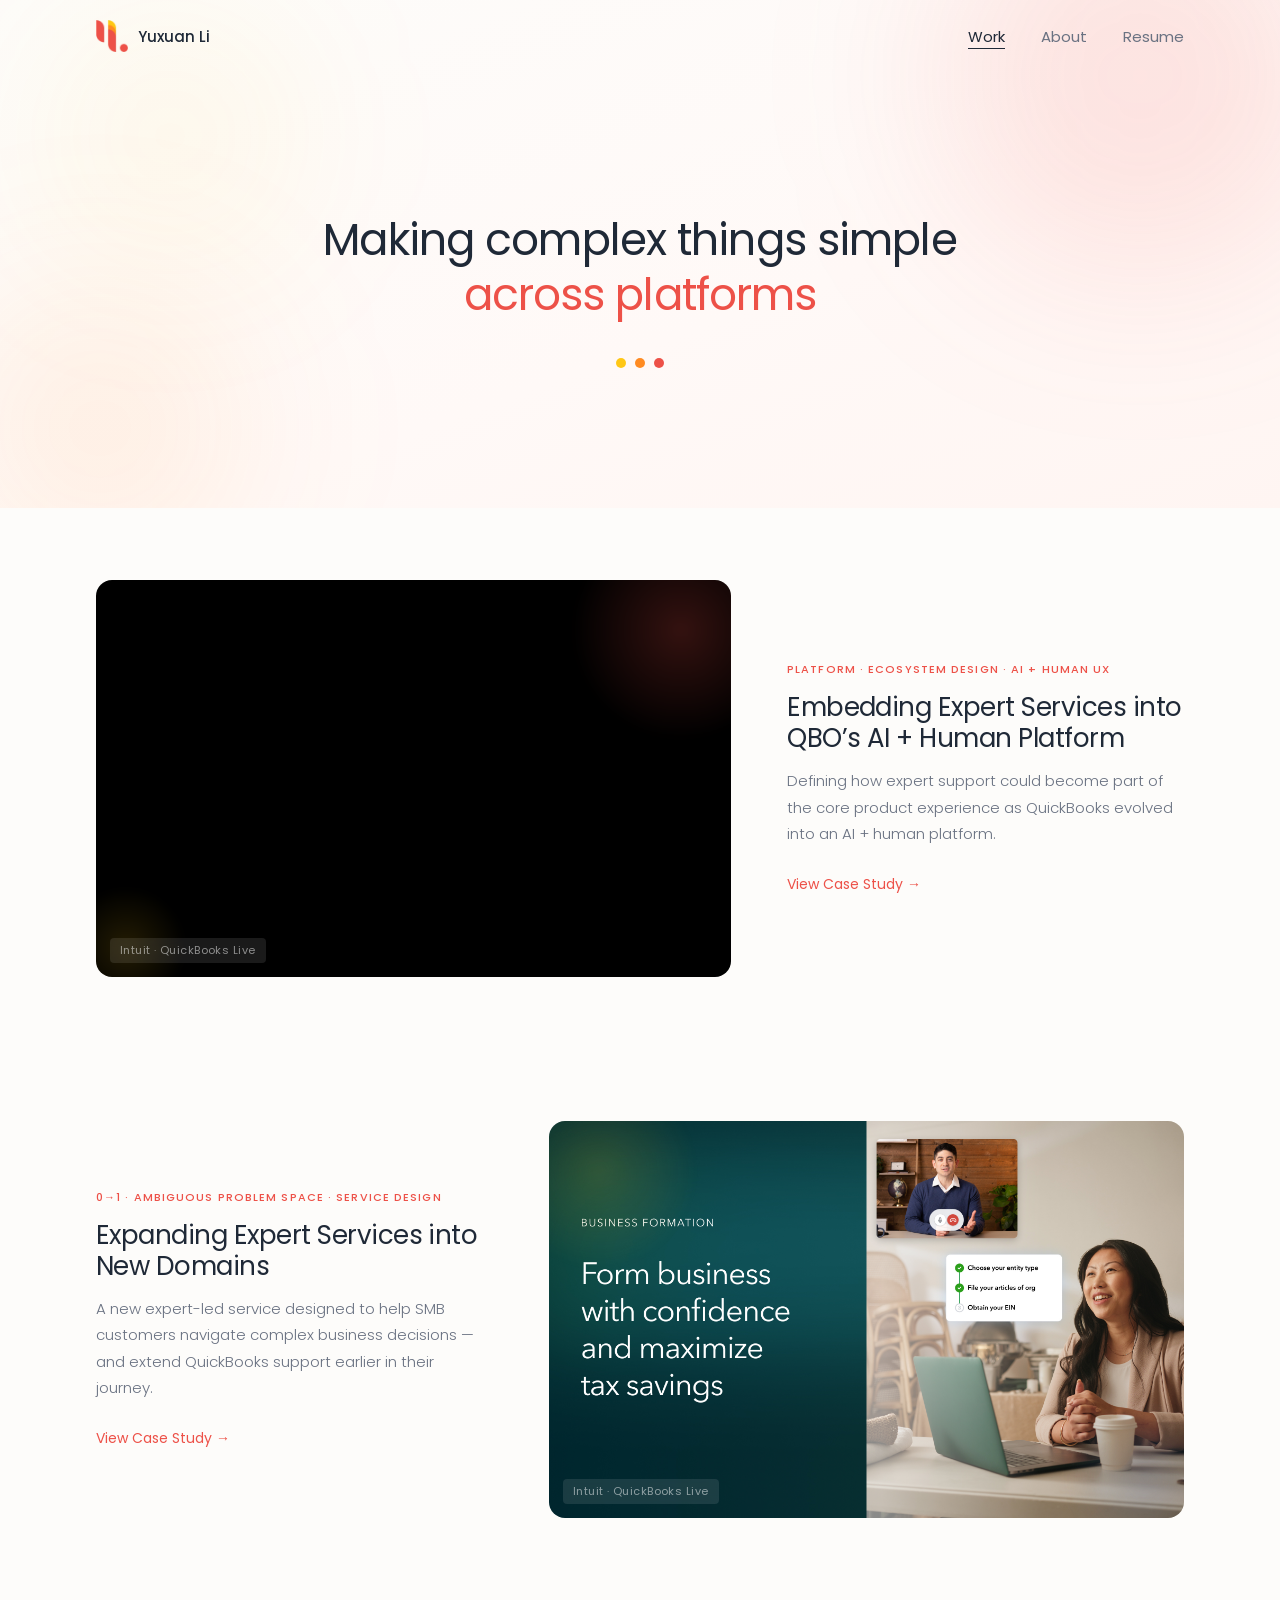
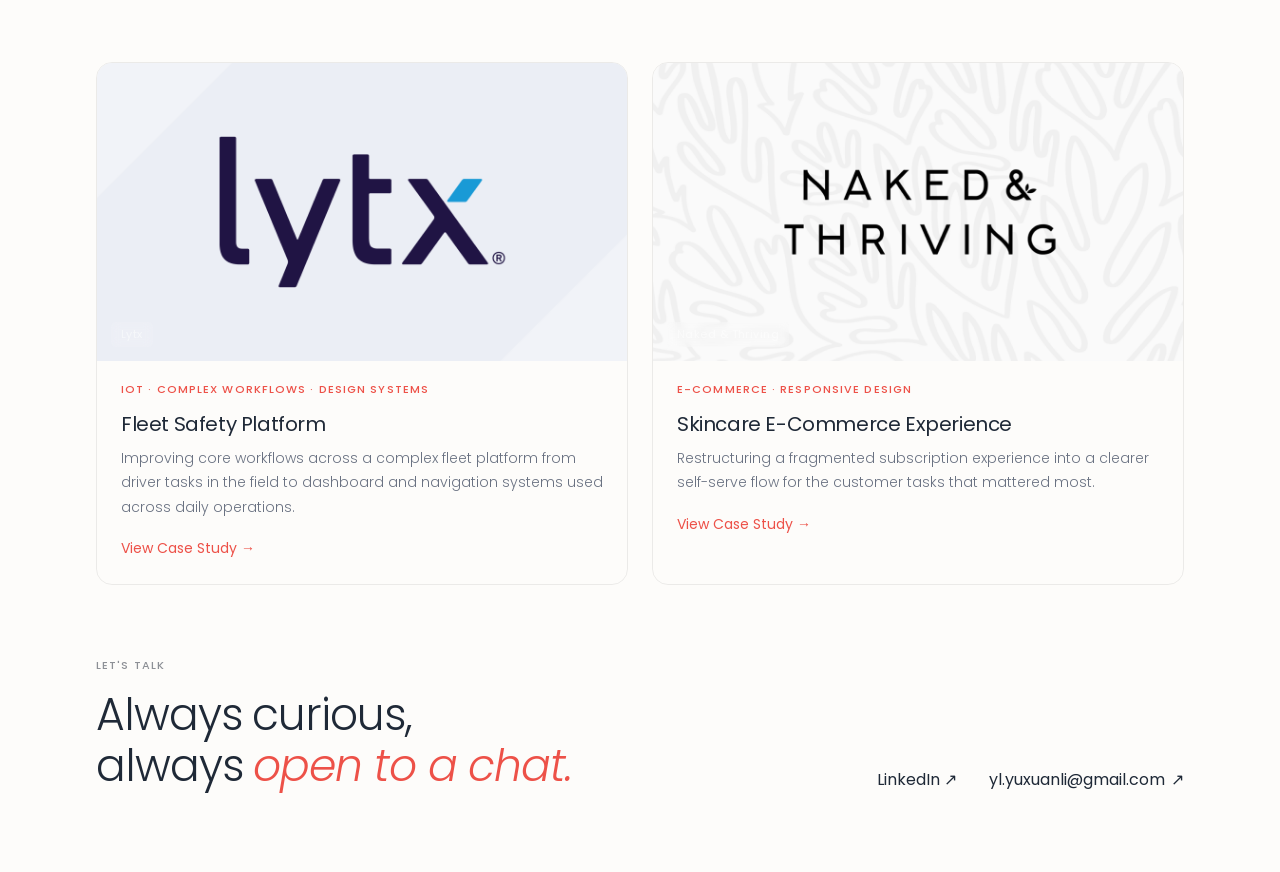
==== index.html @ b7aedb28 "Update index.html" ====
<!DOCTYPE html>
<html lang="en">
<head>
  <link rel="icon" href="/favicon.ico" />
  <meta charset="UTF-8"/>
  <meta name="viewport" content="width=device-width, initial-scale=1.0"/>
  <title>Yuxuan Li — Product Designer — Yuxuan Li</title>
  <link rel="preconnect" href="https://fonts.googleapis.com"/>
  <link rel="preconnect" href="https://fonts.gstatic.com" crossorigin/>
  <link href="https://fonts.googleapis.com/css2?family=Poppins:ital,wght@0,300;0,400;0,500;1,300&display=swap" rel="stylesheet"/>
  <style>

    * { box-sizing: border-box; margin: 0; padding: 0; }
    :root {
      --bg: #FDFCFA; --text: #1F2937; --sub: #6A7282;
      --muted: #8D9096; --accent: #ED5148; --border: rgba(0,0,0,0.07);
      --max: 1200px; --content: 680px;
    }
    html { scroll-behavior: smooth; }
    body {
      background: var(--bg);
      font-family: 'Poppins', -apple-system, sans-serif;
      font-size: 16px; color: var(--text);
      -webkit-font-smoothing: antialiased;
    }

    .nav-wrap {
      position: sticky; top: 0; z-index: 100;
      transition: background 0.3s ease, box-shadow 0.3s ease;
    }
    .nav-wrap.scrolled {
      background: rgba(253,252,250,0.93);
      backdrop-filter: blur(12px);
      -webkit-backdrop-filter: blur(12px);
      box-shadow: 0 1px 0 var(--border);
    }
    .nav {
      max-width: var(--max); margin: 0 auto;
      display: flex; justify-content: space-between; align-items: center;
      padding: 20px 56px;
    }
    .logo { display: flex; align-items: center; gap: 10px; text-decoration: none; }
    .logo img { width: 32px; height: 32px; object-fit: contain; }
    .logo-name { font-size: 15px; font-weight: 500; color: var(--text); }
    .nav-links { display: flex; gap: 36px; list-style: none; }
    .nav-links a {
      font-size: 15px; color: var(--sub); text-decoration: none;
      transition: color 0.15s; position: relative;
    }
    .nav-links a::after {
      content: ''; position: absolute; bottom: -2px; left: 0;
      width: 0; height: 1px; background: var(--text); transition: width 0.2s;
    }
    .nav-links a:hover { color: var(--text); }
    .nav-links a:hover::after { width: 100%; }
    .nav-links a.active { color: var(--text); }
    .nav-links a.active::after { width: 100%; }

    .site-footer {
      max-width: var(--max); margin: 0 auto;
      padding: 72px 56px 80px; 
      display: flex; justify-content: space-between; align-items: flex-end;
    }
    .footer-label {
      font-size: 11px; font-weight: 500; letter-spacing: 0.1em;
      text-transform: uppercase; color: var(--muted); margin-bottom: 16px;
    }
    .footer-heading {
      font-size: clamp(28px, 3.5vw, 44px); font-weight: 300;
      letter-spacing: -0.025em; color: var(--text); line-height: 1.15;
    }
    .footer-heading em { font-style: italic; color: var(--accent); }
    .footer-links { display: flex; gap: 32px; }
    .footer-link {
      font-size: 16px; font-weight: 400; color: var(--text);
      text-decoration: none; display: inline-flex; align-items: center;
      gap: 6px; transition: color 0.15s;
    }
    .footer-link:hover { color: var(--accent); }

    .sf { opacity: 0; transform: translateY(14px); transition: opacity 0.6s ease, transform 0.6s ease; }
    .sf.on { opacity: 1; transform: translateY(0); }
    @keyframes fadeUp { from{opacity:0;transform:translateY(12px)} to{opacity:1;transform:translateY(0)} }

    .hero-zone {
      position: relative; overflow: hidden;
      margin-top: -76px; padding-top: 160px; padding-bottom: 140px;
      background: linear-gradient(160deg, #FDFCFA 0%, #FFF9F7 60%, #FFF5F2 100%);
      animation: fadeUp 0.7s ease both;
    }
    .orb { position: absolute; border-radius: 50%; filter: blur(90px); pointer-events: none; z-index: 0; }
    .orb1 { width:400px;height:400px;top:-120px;right:-60px;background:rgba(237,81,72,0.13);animation:d1 15s ease-in-out infinite alternate; }
    .orb2 { width:280px;height:280px;bottom:-60px;left:-40px;background:rgba(255,139,34,0.10);animation:d2 12s ease-in-out infinite alternate; }
    .orb3 { width:220px;height:220px;top:30px;left:60px;background:rgba(255,199,21,0.09);animation:d3 18s ease-in-out infinite alternate; }
    @keyframes d1 { from{transform:translate(0,0)} to{transform:translate(22px,28px)} }
    @keyframes d2 { from{transform:translate(0,0)} to{transform:translate(-16px,14px)} }
    @keyframes d3 { from{transform:translate(0,0)} to{transform:translate(14px,-18px)} }
    .hero {
      max-width: var(--max); margin: 0 auto;
      display: flex; flex-direction: column; align-items: center;
      text-align: center; padding: 56px 56px 0;
      position: relative; z-index: 1;
    }
    .h1-fixed { font-size: clamp(28px,3.6vw,44px); font-weight: 400; line-height: 1.25; letter-spacing: -0.02em; color: var(--text); display: block; }
    .h1-rotate-wrap { position: relative; width: 100%; height: 56px; margin-bottom: 32px; z-index: 1; }
    .h1-rotate {
      font-size: clamp(28px,3.6vw,44px); font-weight: 400; line-height: 1.25;
      letter-spacing: -0.02em; color: var(--accent);
      position: absolute; width: 100%; text-align: center; top: 0;
      opacity: 0; transform: translateY(10px);
      transition: opacity 0.6s ease, transform 0.6s ease;
    }
    .h1-rotate.active { opacity: 1; transform: translateY(0); }
    .h1-rotate.exit { opacity: 0; transform: translateY(-10px); transition: opacity 0.4s ease, transform 0.4s ease; }
    .dots { display: flex; gap: 9px; align-items: center; }
    .dot-item { width: 10px; height: 10px; border-radius: 50%; }
    .dot-item.pop { animation: dotPop 0.8s cubic-bezier(0.34,1.3,0.64,1); }
    @keyframes dotPop { 0%{transform:scale(1)} 35%{transform:scale(1.5)} 100%{transform:scale(1)} }
    .d-yellow { background: #FFC715; }
    .d-orange  { background: #FF8B22; }
    .d-red     { background: #ED5148; }
    .projects { max-width: var(--max); margin: 0 auto; padding: 0 56px; animation: fadeUp 0.6s 0.2s ease both; }
    .proj-featured {
      display: grid; grid-template-columns: 1.6fr 1fr; gap: 56px; align-items: center;
      padding: 72px 0; 
      cursor: pointer; text-decoration: none;
    }
    .proj-featured.flip { direction: rtl; }
    .proj-featured.flip > * { direction: ltr; }
    .proj-featured:hover .proj-img { transform: scale(1.02); }
    .proj-featured:hover .proj-link { gap: 10px; }
    .proj-img {
      border-radius: 16px; overflow: hidden; aspect-ratio: 16/10; position: relative;
      transition: transform 0.4s cubic-bezier(0.25,0.46,0.45,0.94);
    }
    .pi1 { background: linear-gradient(135deg,#000000 0%,#000000 100%); }
    .pi2 { background: linear-gradient(135deg,#0D2137 0%,#0A3350 100%); }
    .pi3 { background: linear-gradient(135deg,#1C2B3A 0%,#243447 100%); }
    .pi4 { background: linear-gradient(135deg,#2A1A12 0%,#3D2418 100%); }
    .pi-blob { position: absolute; border-radius: 50%; pointer-events: none; filter: blur(3px); }
    .pb1 { width:220px;height:220px;top:-60px;right:-60px;background:radial-gradient(circle,rgba(237,81,72,0.22) 0%,transparent 70%); }
    .pb2 { width:120px;height:120px;bottom:-30px;left:-30px;background:radial-gradient(circle,rgba(255,199,21,0.14) 0%,transparent 70%); }
    .pb3 { width:200px;height:200px;top:-50px;left:-50px;background:radial-gradient(circle,rgba(255,199,21,0.15) 0%,transparent 70%); }
    .pb4 { width:160px;height:160px;bottom:-40px;right:-40px;background:radial-gradient(circle,rgba(100,160,255,0.18) 0%,transparent 70%); }
    .pb5 { width:140px;height:140px;top:-20px;right:-20px;background:radial-gradient(circle,rgba(74,125,232,0.14) 0%,transparent 70%); }
    .pb6 { width:100px;height:100px;bottom:-10px;right:-10px;background:radial-gradient(circle,rgba(180,120,60,0.18) 0%,transparent 70%); }
    .img-tag { position: absolute; bottom:14px;left:14px; font-size:11px;color:rgba(255,255,255,0.5); background:rgba(255,255,255,0.1);backdrop-filter:blur(4px); padding:4px 10px;border-radius:4px;letter-spacing:0.04em; }
    .proj-label { font-size:11px;font-weight:500;letter-spacing:0.1em;text-transform:uppercase;color:var(--accent);margin-bottom:14px; }
    .proj-title { font-size:26px;font-weight:400;color:var(--text);line-height:1.2;letter-spacing:-0.02em;margin-bottom:14px; }
    .proj-desc { font-size:15px;font-weight:300;color:var(--sub);line-height:1.75;margin-bottom:24px; }
    .proj-link { font-size:14px;color:var(--accent);text-decoration:none;display:inline-flex;align-items:center;gap:6px;transition:gap 0.2s; }
    .proj-grid { display:grid;grid-template-columns:1fr 1fr;gap:24px;padding:72px 0 0; }
    .proj-small {
      cursor:pointer;border-radius:16px;overflow:hidden;
      border:1px solid var(--border);text-decoration:none;
      transition:transform 0.3s cubic-bezier(0.25,0.46,0.45,0.94),box-shadow 0.3s ease;
    }
    .proj-small:hover { transform:translateY(-4px);box-shadow:0 12px 32px rgba(0,0,0,0.07); }
    .proj-small:hover .proj-link { gap:10px; }
    .proj-small-img { aspect-ratio:16/9;position:relative;overflow:hidden; }
    .proj-small-body { padding:20px 24px 24px; }
    .proj-small .proj-title { font-size:20px;margin-bottom:10px; }
    .proj-small .proj-desc { font-size:14px;margin-bottom:16px; }
    img {width:100%;height:100%;object-fit:cover;}
  </style>
</head><body>

  <div class="nav-wrap" id="navWrap">
    <nav class="nav">
      <a class="logo" href="index.html"><img src="imgs/logo.png" alt="Yuxuan Li"/><span class="logo-name">Yuxuan Li</span></a>
      <ul class="nav-links">
        <li><a href="index.html" class="active">Work</a></li>
        <li><a href="about.html">About</a></li>
        <li><a href="imgs/yuxuan_resume.pdf" target="_blank">Resume</a></li>
      </ul>
    </nav>
  </div>

  <div class="hero-zone">
    <div class="orb orb1"></div><div class="orb orb2"></div><div class="orb orb3"></div>
    <div class="hero">
      <span class="h1-fixed">Making complex things simple</span>
      <div class="h1-rotate-wrap" id="rotateWrap">
        <div class="h1-rotate active">in AI products</div>
        <div class="h1-rotate">across platforms</div>
        <div class="h1-rotate">for workflows</div>
        <div class="h1-rotate">across ecosystems</div>
      </div>
      <div class="dots">
        <div class="dot-item d-yellow" id="d1"></div>
        <div class="dot-item d-orange" id="d2"></div>
        <div class="dot-item d-red"    id="d3"></div>
      </div>
    </div>
  </div>

  <div class="projects">
    <a class="proj-featured" href="case-study-qbl-platform.html">
      <div class="proj-img pi1" style="display:flex; align-items:center; justify-content:center;">
        <div class="pi-blob pb1"></div><div class="pi-blob pb2"></div>
        <video
          src="imgs/home-live1.mp4"
          autoplay loop muted playsinline
          style="width:90%; height:90%; object-fit:contain; border-radius:8px;">
        </video>
        <span class="img-tag">Intuit · QuickBooks Live</span>
      </div>
      <div>
        <div class="proj-label">Platform · Ecosystem Design · AI + Human UX</div>
        <div class="proj-title">Embedding Expert Services into QBO’s AI + Human Platform</div>
        <p class="proj-desc">Defining how expert support could become part of the core product experience as QuickBooks evolved into an AI + human platform.</p>
        <span class="proj-link">View Case Study →</span>
      </div>
    </a>
    <a class="proj-featured flip" href="case-study-qbl-expansion.html">
      <div class="proj-img pi2">
        <div class="pi-blob pb3"></div><div class="pi-blob pb4"></div>
        <img src="imgs/home-qbl-bf.jpg" alt="">
        <span class="img-tag">Intuit · QuickBooks Live</span>
      </div>
      <div>
        <div class="proj-label">0→1 · Ambiguous Problem Space · Service Design</div>
        <div class="proj-title">Expanding Expert Services into New Domains</div>
        <p class="proj-desc">A new expert-led service designed to help SMB customers navigate complex business decisions — and extend QuickBooks support earlier in their journey.</p>
        <span class="proj-link">View Case Study →</span>
      </div>
    </a>
    <div class="proj-grid">
      <a class="proj-small" href="case-study-lytx.html">
        <div class="proj-small-img pi3"><img src="imgs/home-lytx.png" alt=""><span class="img-tag">Lytx</span></div>
        <div class="proj-small-body">
          <div class="proj-label">IoT · Complex Workflows · Design Systems</div>
          <div class="proj-title">Fleet Safety Platform</div>
          <p class="proj-desc">Improving core workflows across a complex fleet platform from driver tasks in the field to dashboard and navigation systems used across daily operations.</p>
          <span class="proj-link">View Case Study →</span>
        </div>
      </a>
      <a class="proj-small" href="case-study-naked-thriving.html">
        <div class="proj-small-img pi4"><img src="imgs/home-nt.png" alt=""><span class="img-tag">Naked &amp; Thriving</span></div>
        <div class="proj-small-body">
          <div class="proj-label">E-Commerce · Responsive Design</div>
          <div class="proj-title">Skincare E-Commerce Experience</div>
          <p class="proj-desc">Restructuring a fragmented subscription experience into a clearer self-serve flow for the customer tasks that mattered most.</p>
          <span class="proj-link">View Case Study →</span>
        </div>
      </a>
    </div>
  </div>

  <div class="site-footer sf">
    <div class="footer-left">
      <div class="footer-label">Let's talk</div>
      <h2 class="footer-heading">Always curious,<br/>always <em>open to a chat.</em></h2>
    </div>
    <div class="footer-links">
      <a class="footer-link" href="https://linkedin.com/in/yuxuan-yl" target="_blank">LinkedIn ↗</a>
      <a class="footer-link" href="/cdn-cgi/l/email-protection#2a534604535f525f4b4446436a4d474b434604494547"><span class="__cf_email__" data-cfemail="760f1a580f030e0317181a1f36111b171f1a5815191b">yl.yuxuanli@gmail.com</span> ↗</a>
    </div>
  </div>

  <script>
    const navWrap = document.getElementById('navWrap');
    window.addEventListener('scroll', () => {
      navWrap.classList.toggle('scrolled', window.scrollY > 10);
    });

    const obs = new IntersectionObserver((entries) => {
      entries.forEach(e => {
        if (e.isIntersecting) { e.target.classList.add('on'); obs.unobserve(e.target); }
      });
    }, { threshold: 0.08 });
    document.querySelectorAll('.sf').forEach(el => obs.observe(el));

    const wrap = document.getElementById('rotateWrap');
    document.fonts.ready.then(() => {
      const h = wrap.querySelector('.h1-rotate').getBoundingClientRect().height;
      if (h > 0) wrap.style.height = (h + 4) + 'px';
    });

    const phrases = wrap.querySelectorAll('.h1-rotate');
    const dots = [
      document.getElementById('d1'),
      document.getElementById('d2'),
      document.getElementById('d3')
    ];
    let current = 0;

    function popDots() {
      dots.forEach((d, i) => {
        setTimeout(() => {
          d.classList.remove('pop');
          void d.offsetWidth;
          d.classList.add('pop');
        }, i * 120);
      });
    }

    function rotate() {
      const prev = current;
      current = (current + 1) % phrases.length;
      phrases[prev].classList.remove('active');
      phrases[prev].classList.add('exit');
      setTimeout(() => phrases[prev].classList.remove('exit'), 400);
      phrases[current].classList.add('active');
      popDots();
    }

    popDots();
    setTimeout(() => {
      rotate();
      setInterval(rotate, 3200);
    }, 600);
  </script>
</body>
</html>
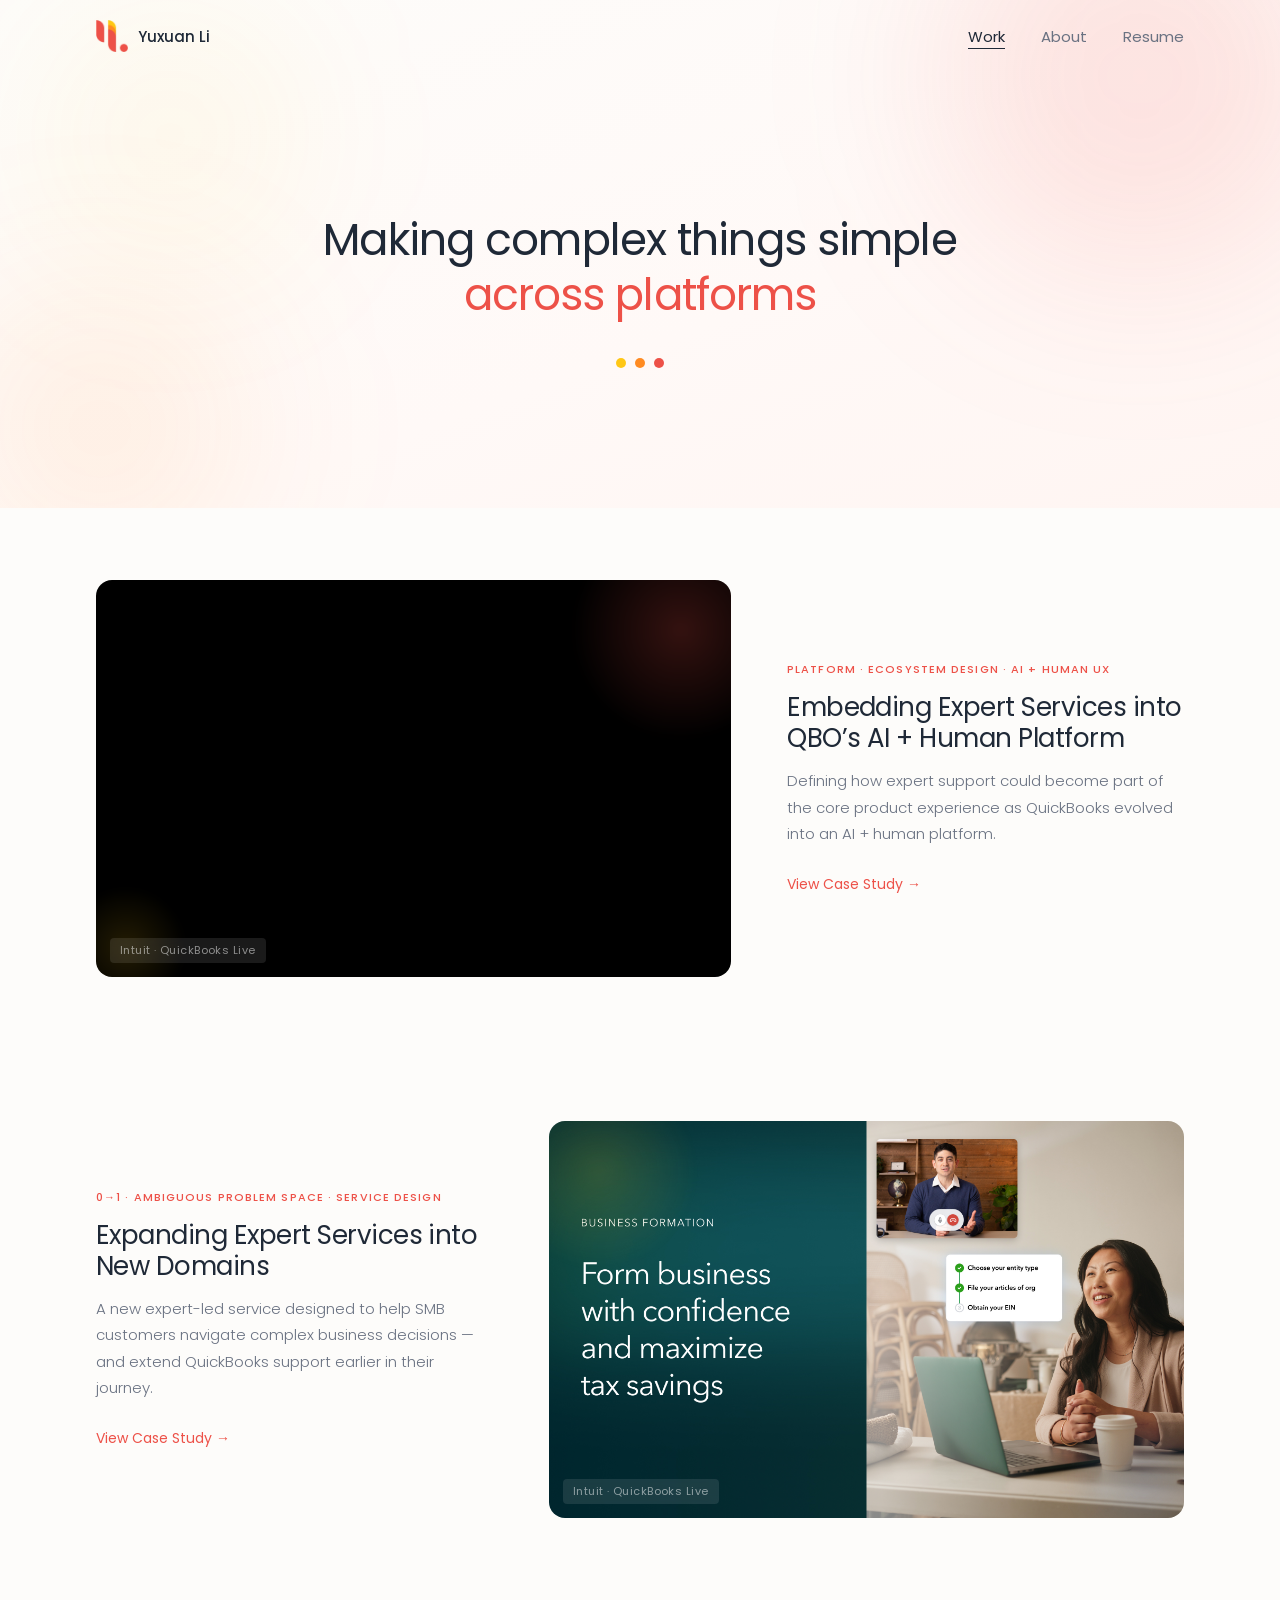
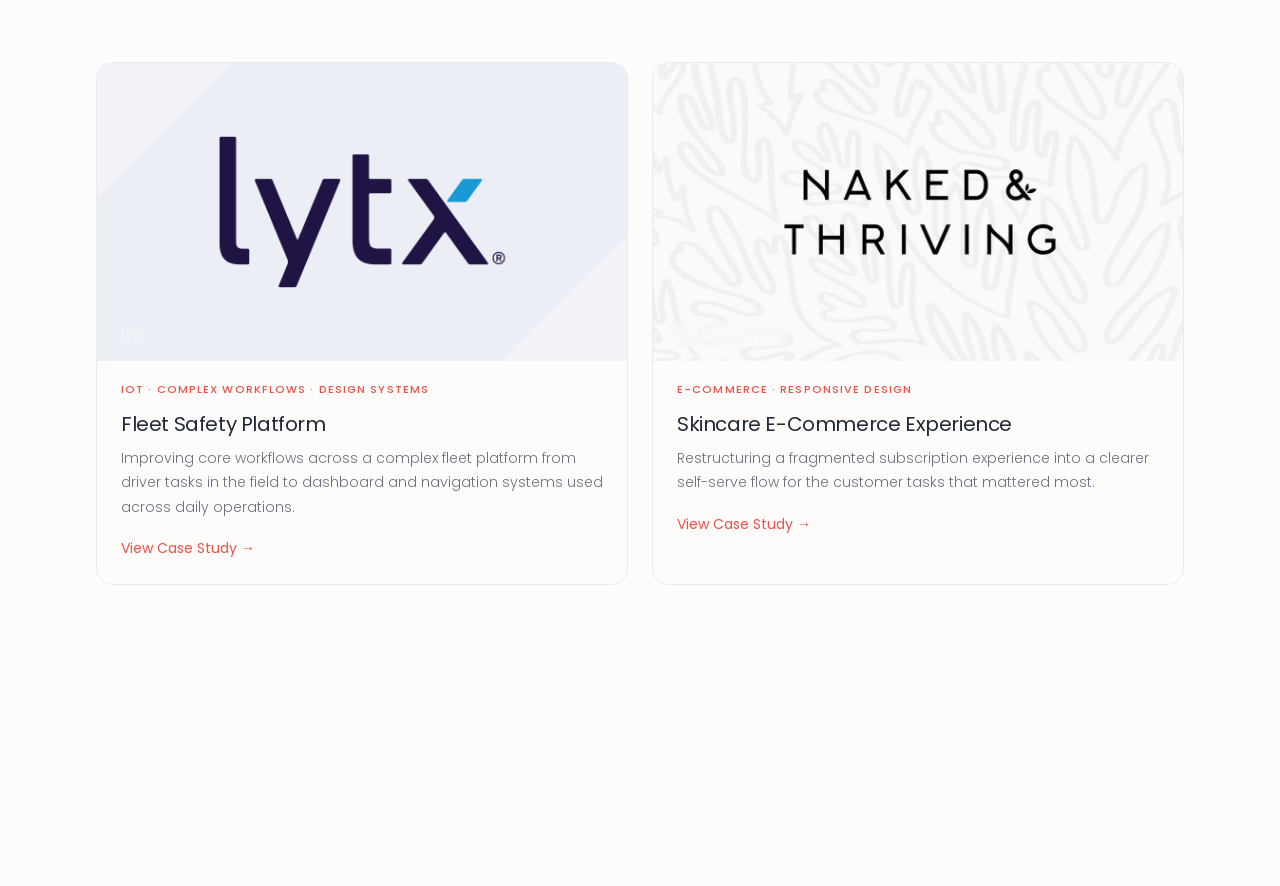
==== commit 862763a6: "Install and configure Vercel Web Analytics # Vercel Web Analytics Implementation  ## Summary Success" ====
--- a/index.html
+++ b/index.html
@@ -4,7 +4,7 @@
   <link rel="icon" href="/favicon.ico" />
   <meta charset="UTF-8"/>
   <meta name="viewport" content="width=device-width, initial-scale=1.0"/>
-  <title>Yuxuan Li — Product Designer — Yuxuan Li</title>
+  <title>Yuxuan Li — Product Designer</title>
   <link rel="preconnect" href="https://fonts.googleapis.com"/>
   <link rel="preconnect" href="https://fonts.gstatic.com" crossorigin/>
   <link href="https://fonts.googleapis.com/css2?family=Poppins:ital,wght@0,300;0,400;0,500;1,300&display=swap" rel="stylesheet"/>
@@ -163,6 +163,10 @@
     .proj-small .proj-desc { font-size:14px;margin-bottom:16px; }
     img {width:100%;height:100%;object-fit:cover;}
   </style>
+  <script>
+    window.va = window.va || function () { (window.vaq = window.vaq || []).push(arguments); };
+  </script>
+  <script defer src="/_vercel/insights/script.js"></script>
 </head><body>
 
   <div class="nav-wrap" id="navWrap">
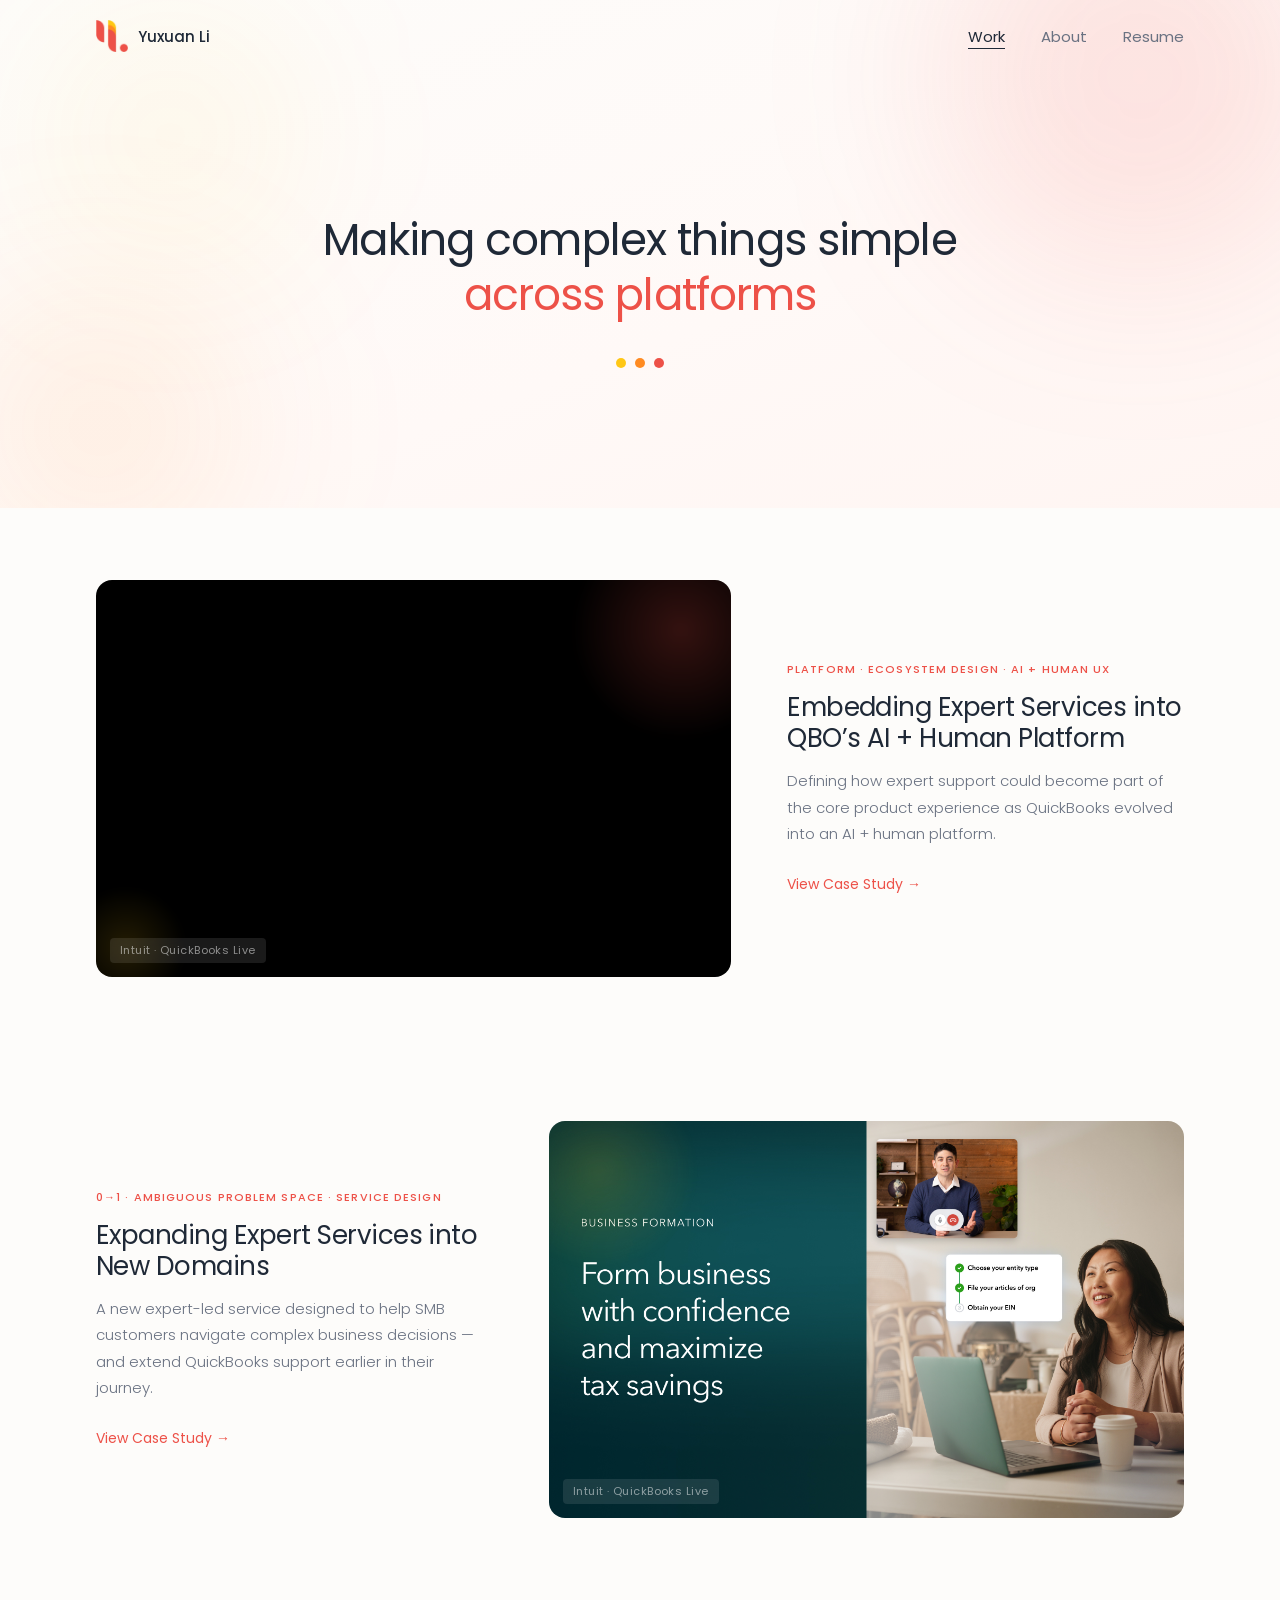
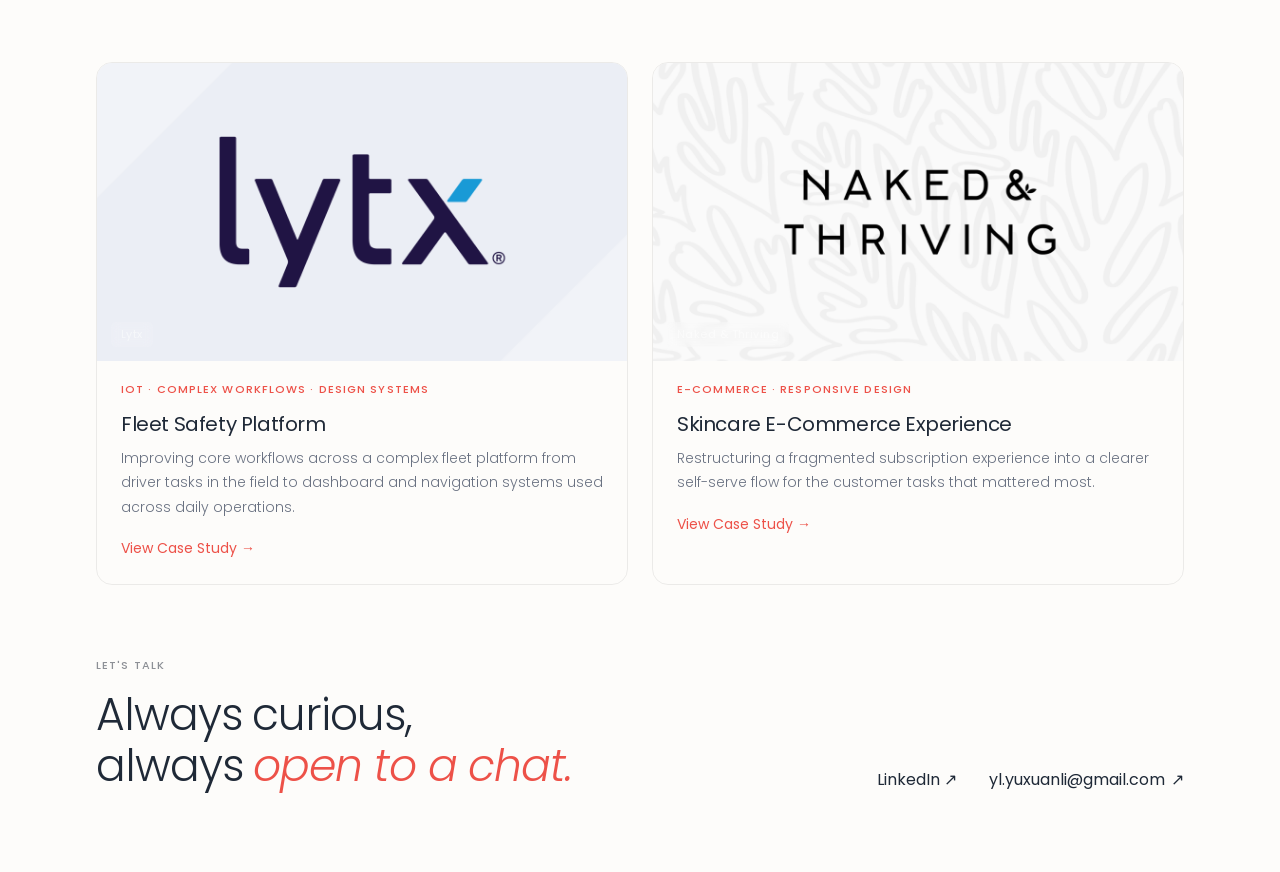
==== commit 1b780917: "Install Vercel Speed Insights ## Vercel Speed Insights Installation  Successfully installed and conf" ====
--- a/index.html
+++ b/index.html
@@ -167,6 +167,10 @@
     window.va = window.va || function () { (window.vaq = window.vaq || []).push(arguments); };
   </script>
   <script defer src="/_vercel/insights/script.js"></script>
+  <script>
+    window.si = window.si || function () { (window.siq = window.siq || []).push(arguments); };
+  </script>
+  <script defer src="/_vercel/speed-insights/script.js"></script>
 </head><body>
 
   <div class="nav-wrap" id="navWrap">
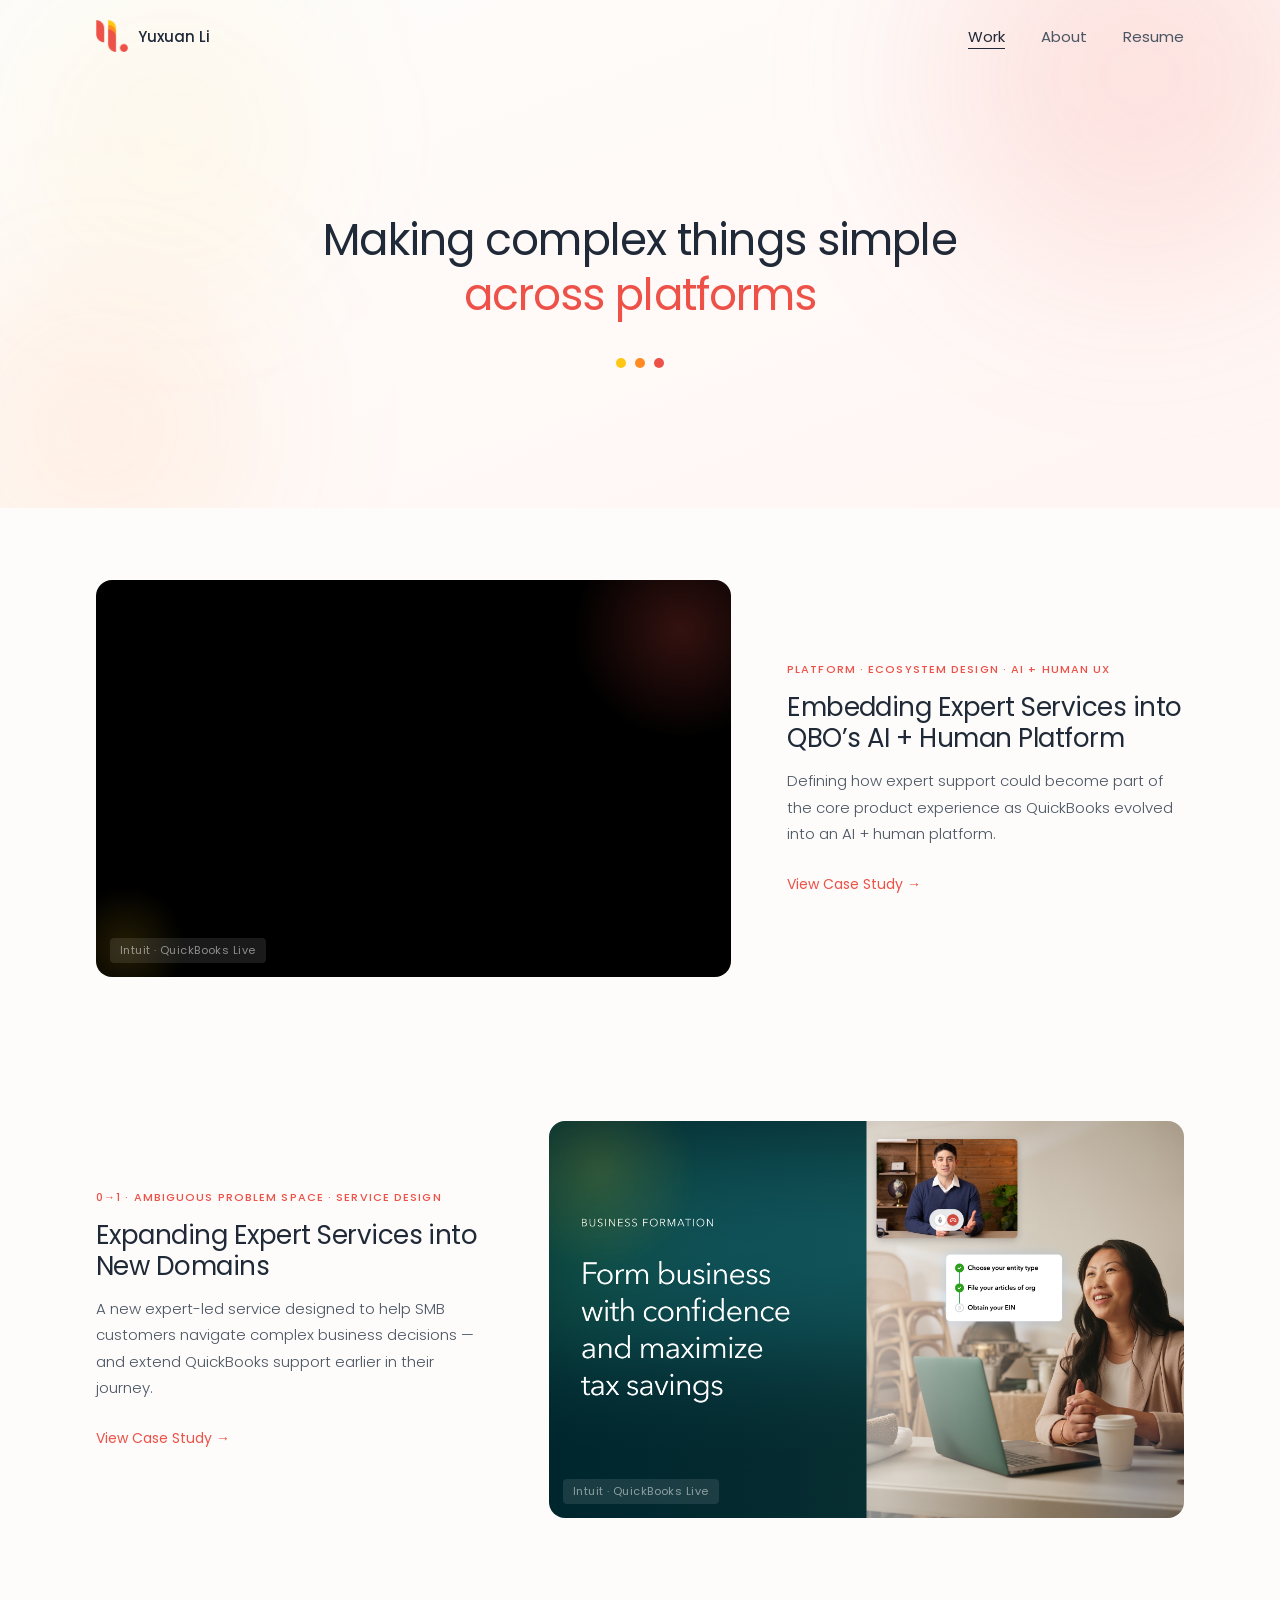
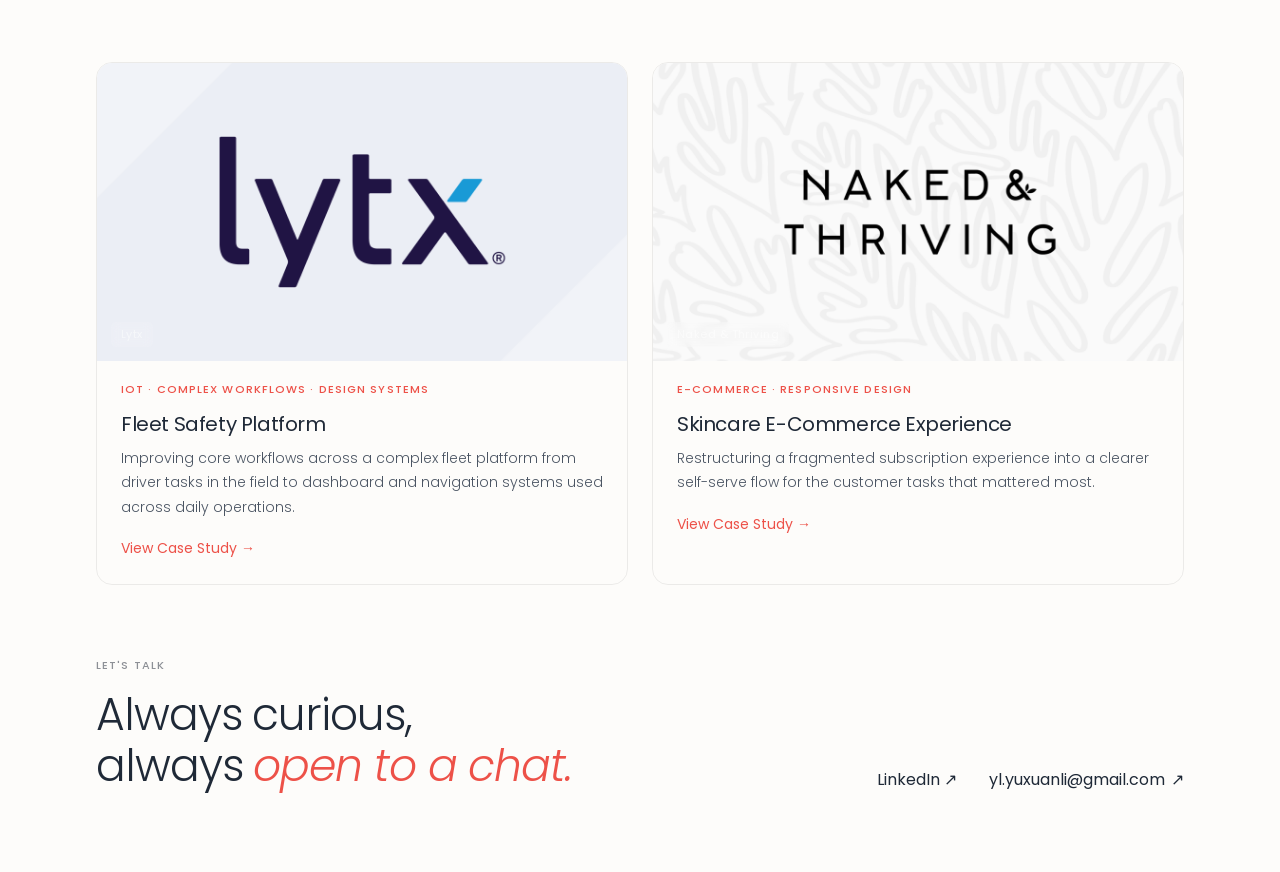
==== commit fcc52df5: "Update QBL platform case study, darken text grey, add mobile layouts - QBL platform: new role line, " ====
--- a/index.html
+++ b/index.html
@@ -12,7 +12,7 @@
 
     * { box-sizing: border-box; margin: 0; padding: 0; }
     :root {
-      --bg: #FDFCFA; --text: #1F2937; --sub: #6A7282;
+      --bg: #FDFCFA; --text: #1F2937; --sub: #4B5563;
       --muted: #8D9096; --accent: #ED5148; --border: rgba(0,0,0,0.07);
       --max: 1200px; --content: 680px;
     }
@@ -162,7 +162,22 @@
     .proj-small .proj-title { font-size:20px;margin-bottom:10px; }
     .proj-small .proj-desc { font-size:14px;margin-bottom:16px; }
     img {width:100%;height:100%;object-fit:cover;}
-  </style>
+  
+    /* Mobile */
+    @media (max-width: 820px) {
+    .nav { padding:16px 20px; }
+    .nav-links { gap:20px; }
+    .nav-links a { font-size:14px; }
+    .site-footer { flex-direction:column; align-items:flex-start; gap:32px; padding:48px 20px 56px; }
+    .footer-links { flex-wrap:wrap; gap:20px 24px; }
+      .hero-zone { padding-top:120px; padding-bottom:72px; }
+      .hero { padding:40px 20px 0; }
+      .projects { padding:0 20px; }
+      .proj-featured { grid-template-columns:1fr; gap:24px; padding:36px 0; }
+      .proj-featured.flip { direction:ltr; }
+      .proj-grid { grid-template-columns:1fr; padding-top:36px; }
+    }
+</style>
   <script>
     window.va = window.va || function () { (window.vaq = window.vaq || []).push(arguments); };
   </script>
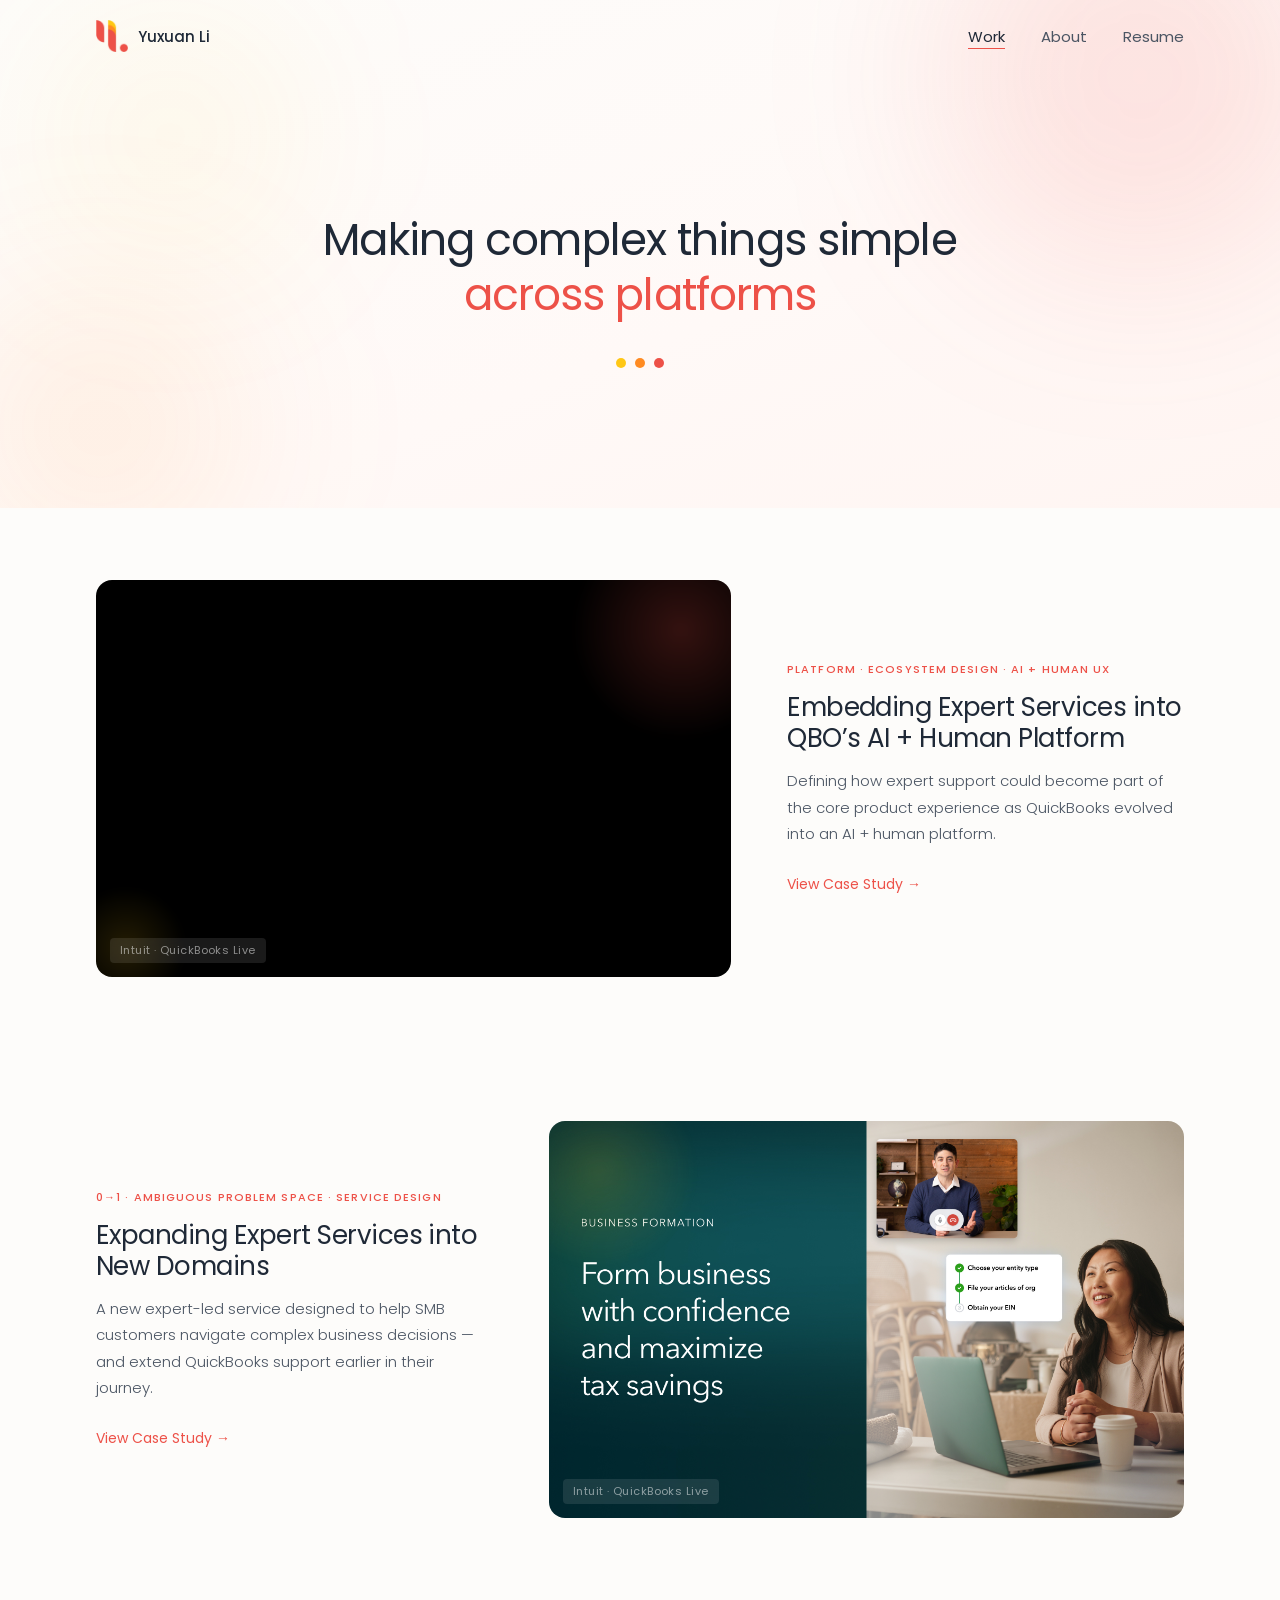
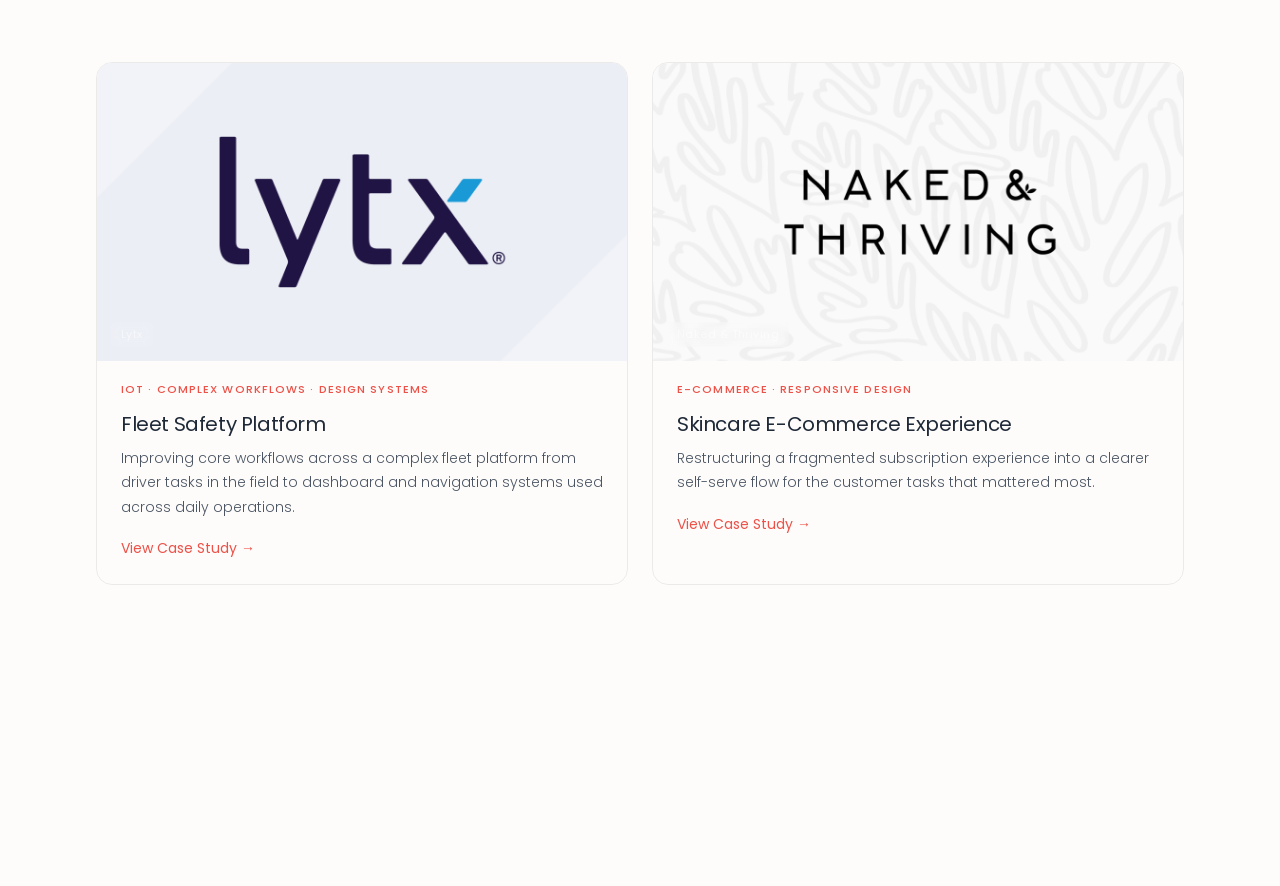
==== commit 80ff6461: "Use accent color for nav hover and selected underline; mark Work active on case studies Co-Authored-" ====
--- a/index.html
+++ b/index.html
@@ -49,9 +49,9 @@
     }
     .nav-links a::after {
       content: ''; position: absolute; bottom: -2px; left: 0;
-      width: 0; height: 1px; background: var(--text); transition: width 0.2s;
-    }
-    .nav-links a:hover { color: var(--text); }
+      width: 0; height: 1px; background:var(--accent); transition: width 0.2s;
+    }
+    .nav-links a:hover { color: var(--accent); }
     .nav-links a:hover::after { width: 100%; }
     .nav-links a.active { color: var(--text); }
     .nav-links a.active::after { width: 100%; }
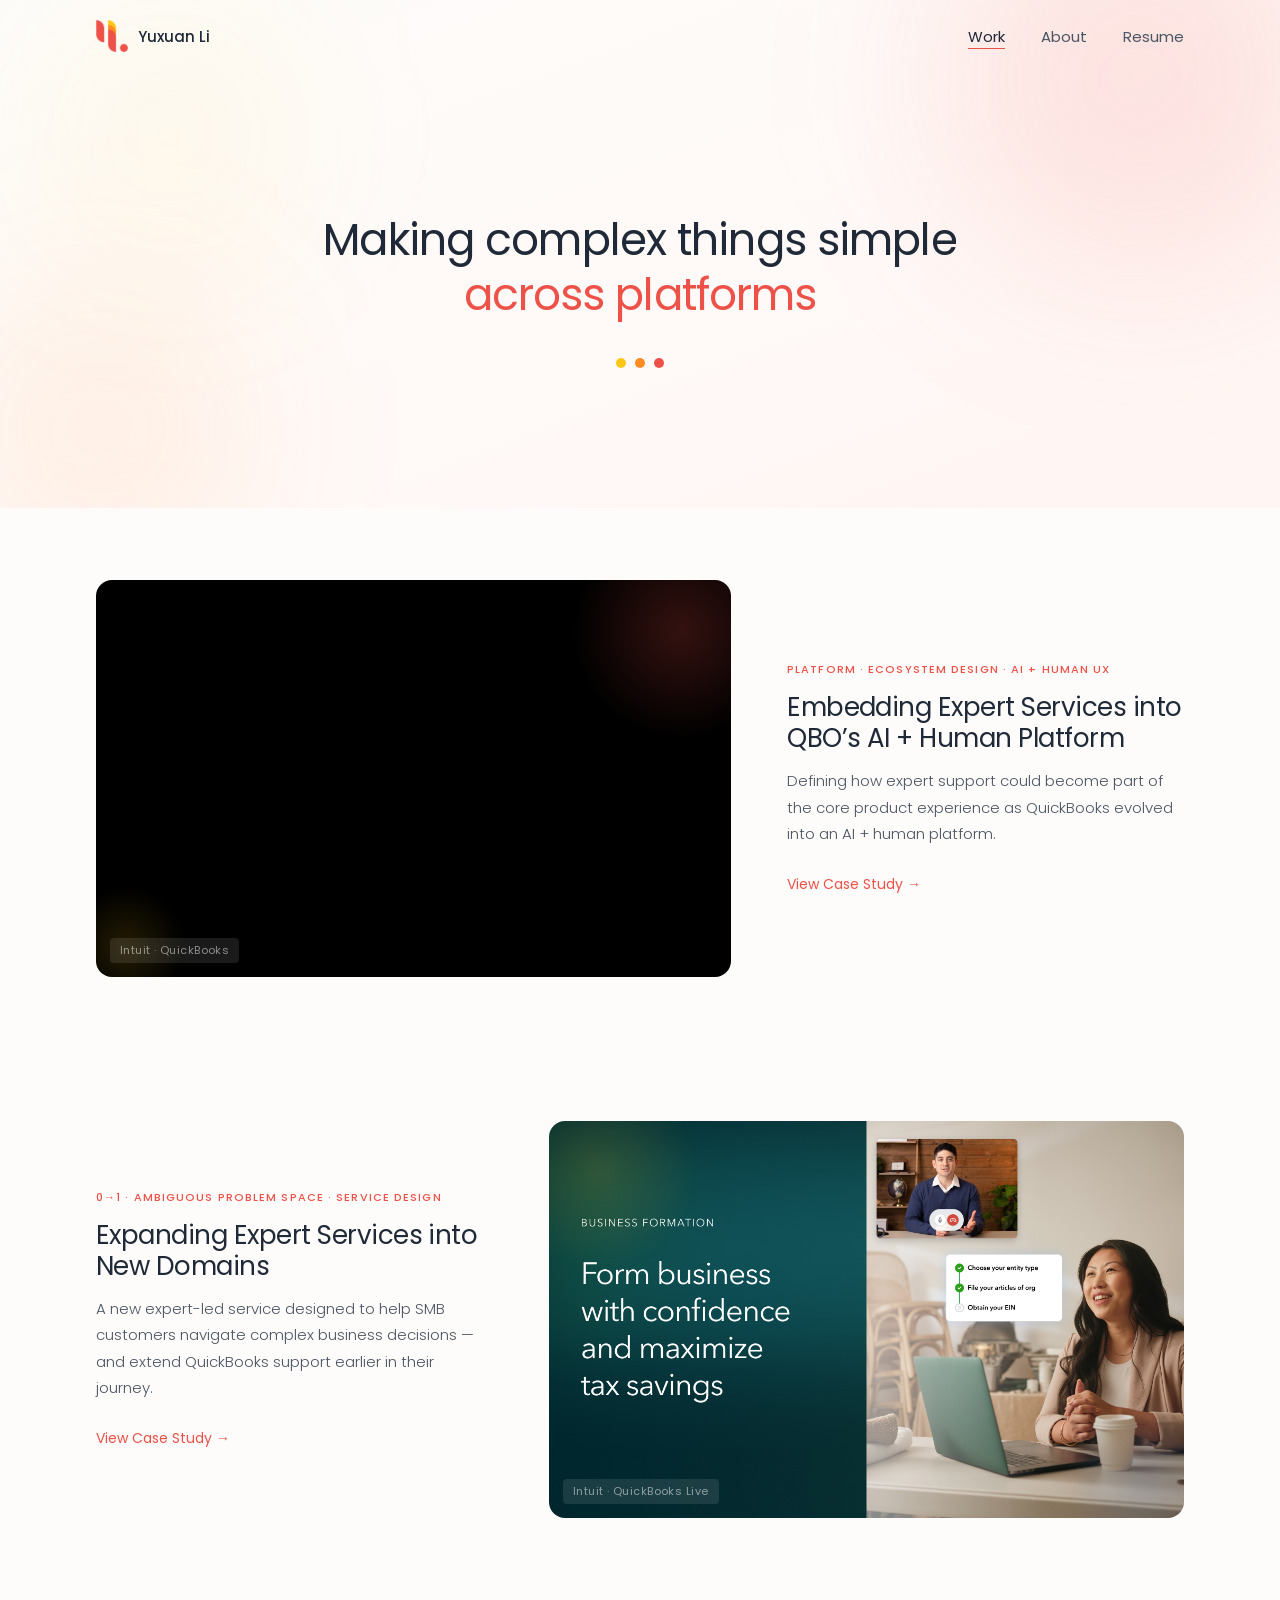
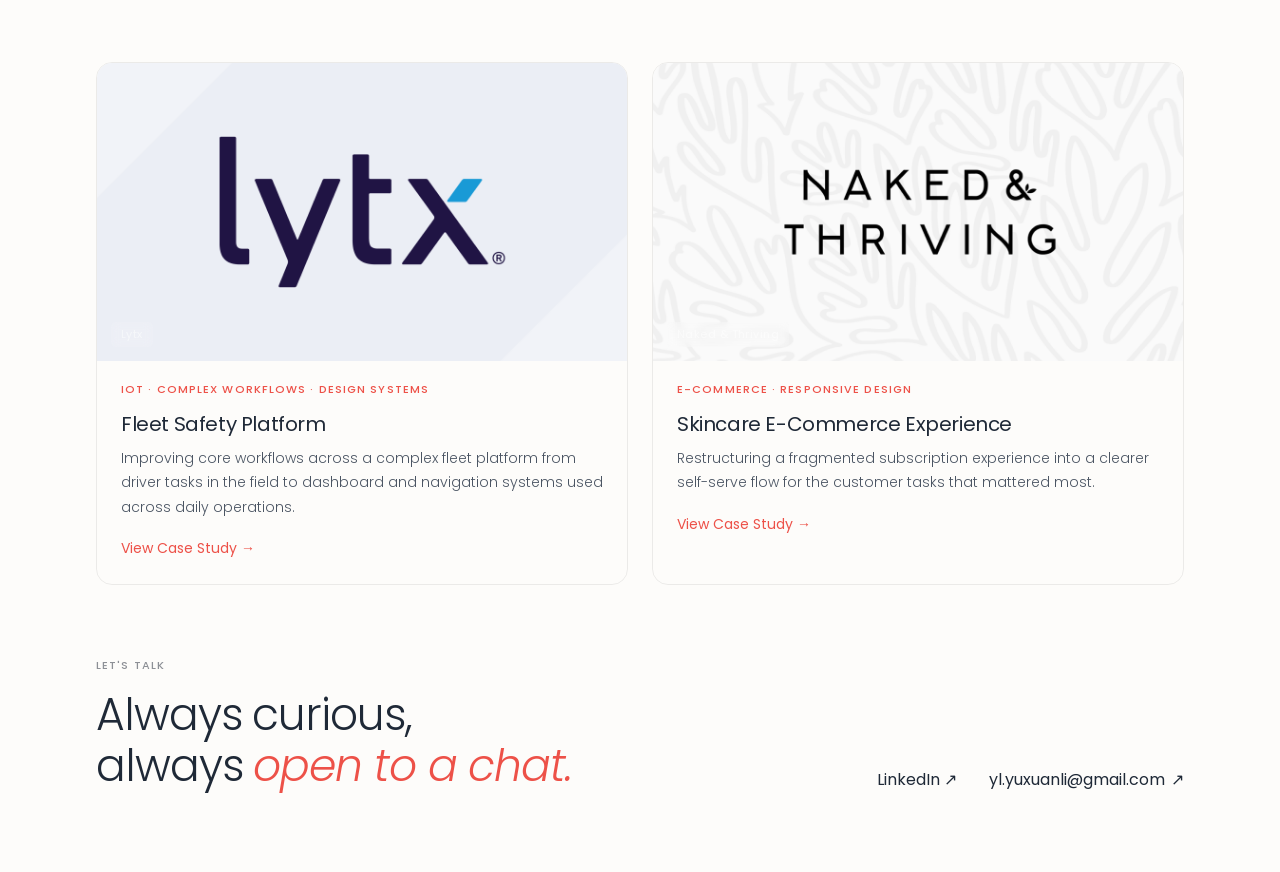
==== commit 5251c316: "Drop "Live" from the first project card tag on the home page Co-Authored-By: Claude Sonnet 5.5 <nore" ====
--- a/index.html
+++ b/index.html
@@ -226,7 +226,7 @@
           autoplay loop muted playsinline
           style="width:90%; height:90%; object-fit:contain; border-radius:8px;">
         </video>
-        <span class="img-tag">Intuit · QuickBooks Live</span>
+        <span class="img-tag">Intuit · QuickBooks</span>
       </div>
       <div>
         <div class="proj-label">Platform · Ecosystem Design · AI + Human UX</div>
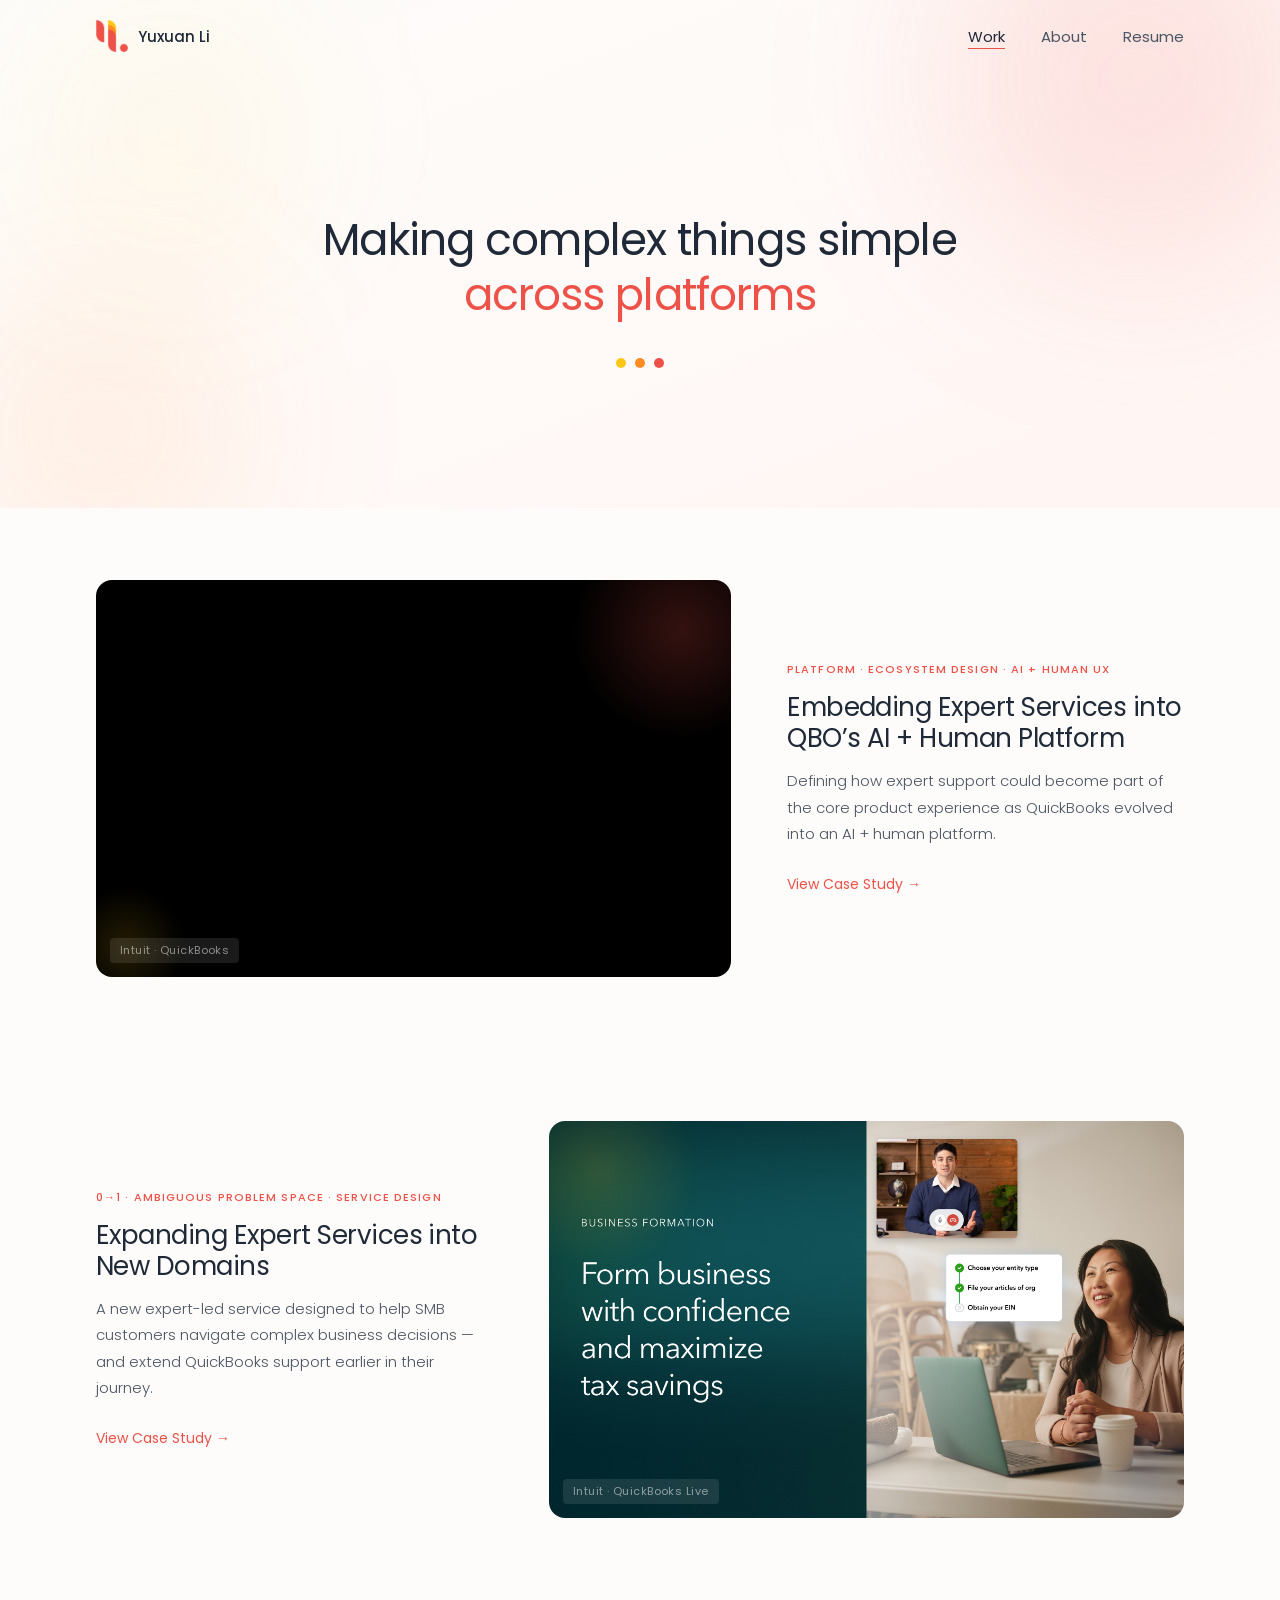
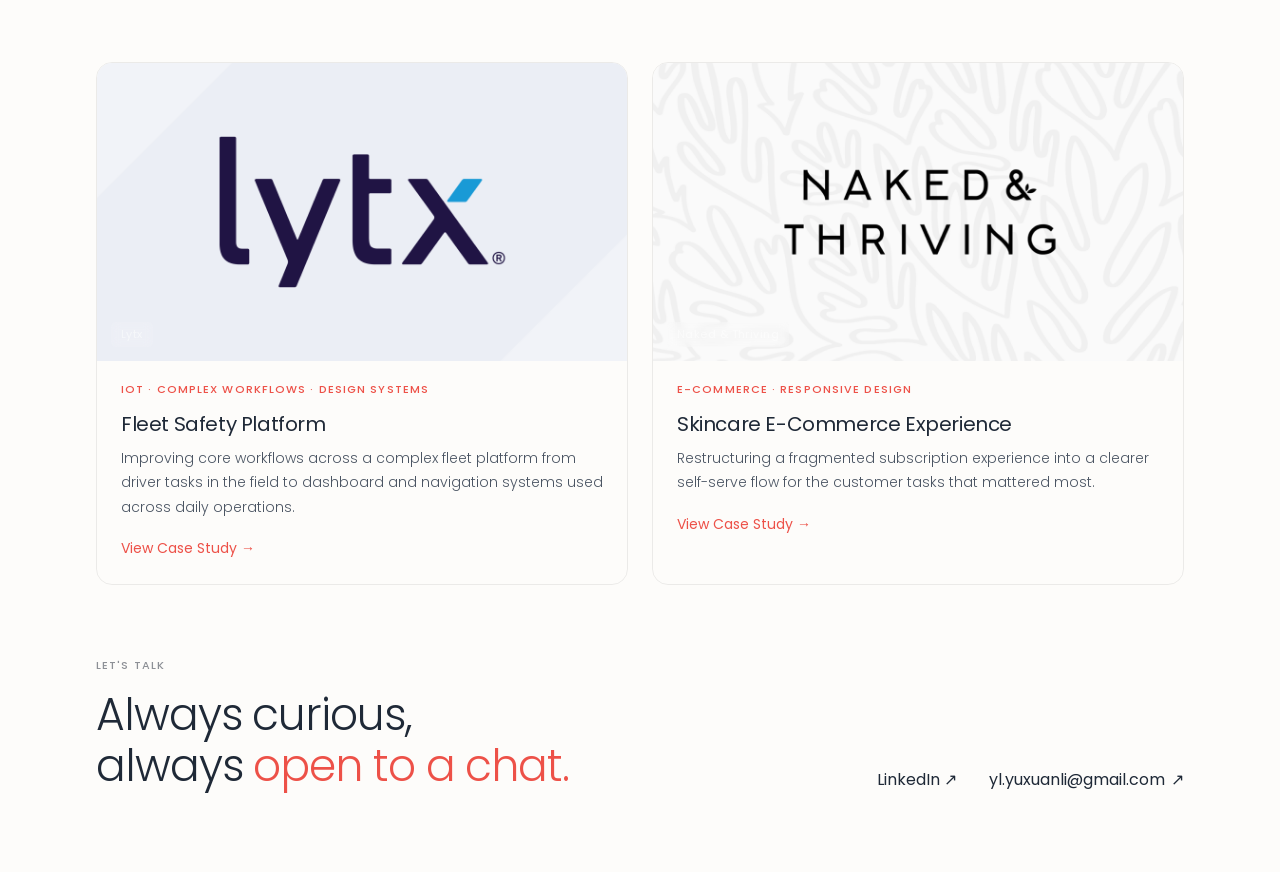
==== commit 6060bfd5: "Remove italic styling and the unused italic font Co-Authored-By: Claude Sonnet 5.5 <noreply@anthropi" ====
--- a/index.html
+++ b/index.html
@@ -7,7 +7,7 @@
   <title>Yuxuan Li — Product Designer</title>
   <link rel="preconnect" href="https://fonts.googleapis.com"/>
   <link rel="preconnect" href="https://fonts.gstatic.com" crossorigin/>
-  <link href="https://fonts.googleapis.com/css2?family=Poppins:ital,wght@0,300;0,400;0,500;1,300&display=swap" rel="stylesheet"/>
+  <link href="https://fonts.googleapis.com/css2?family=Poppins:wght@300;400;500&display=swap" rel="stylesheet"/>
   <style>
 
     * { box-sizing: border-box; margin: 0; padding: 0; }
@@ -69,7 +69,7 @@
       font-size: clamp(28px, 3.5vw, 44px); font-weight: 300;
       letter-spacing: -0.025em; color: var(--text); line-height: 1.15;
     }
-    .footer-heading em { font-style: italic; color: var(--accent); }
+    .footer-heading em { font-style:normal; color: var(--accent); }
     .footer-links { display: flex; gap: 32px; }
     .footer-link {
       font-size: 16px; font-weight: 400; color: var(--text);
